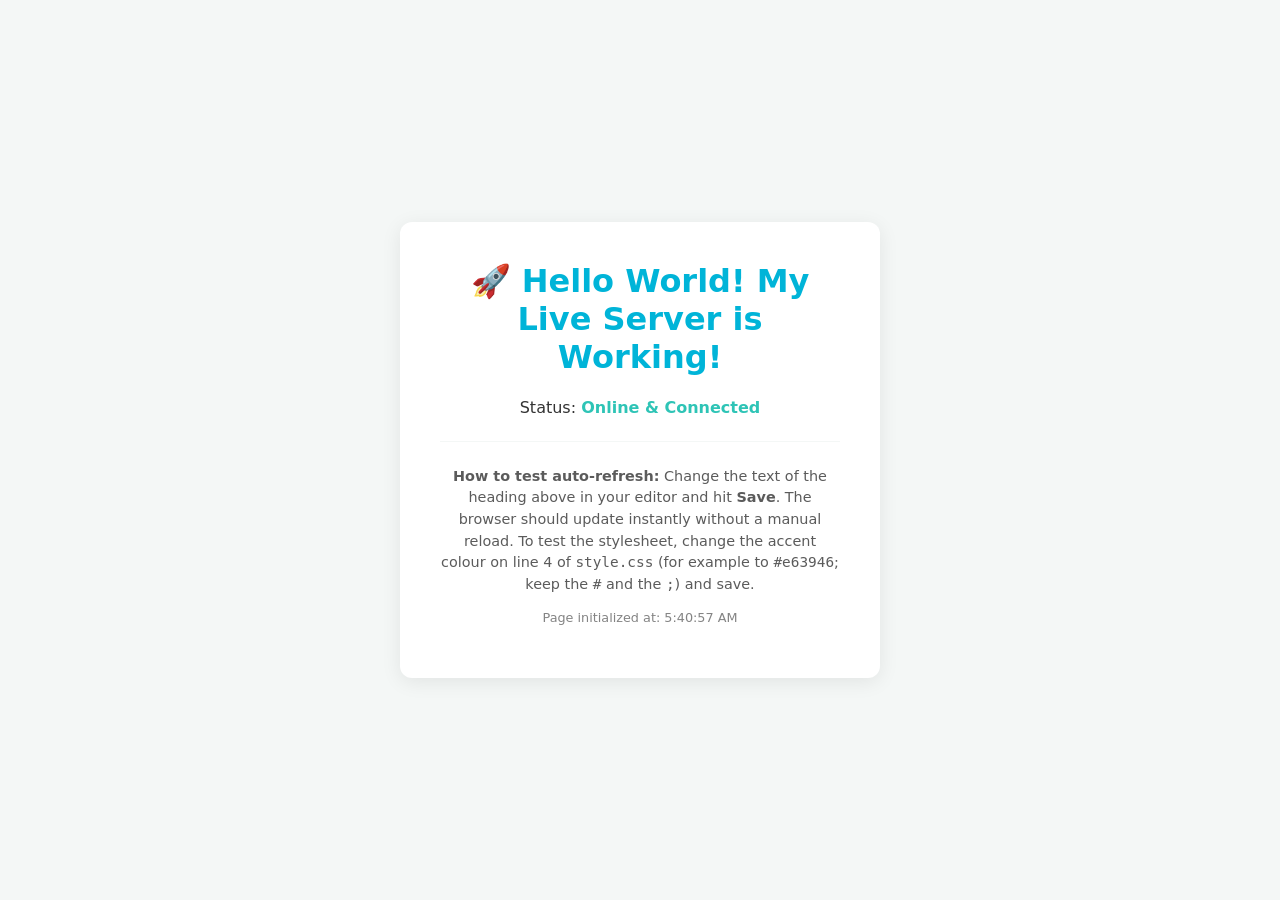
==== foundations/lazyvim-ide/lazyvim-testfiles/index.html @ fcd1fd2e "Move lazyvim-testfiles into lazyvim-ide and fix the two links to it" ====
<!DOCTYPE html>
<html lang="en">
<head>
    <meta charset="UTF-8">
    <meta name="viewport" content="width=device-width, initial-scale=1.0">
    <title>Live Server Test Page</title>
    <link rel="stylesheet" href="style.css">
</head>
<body>

    <div class="container">
        <h1>🚀 Hello World! My Live Server is Working!</h1>
        <p>Status: <span class="status">Online & Connected</span></p>
        <hr style="border: 0; border-top: 1px solid var(--bg-color); margin: 1.5rem 0;">
        <p class="instructions">
            <strong>How to test auto-refresh:</strong> Change the text of the heading above in your editor and hit <strong>Save</strong>. The browser should update instantly without a manual reload. To test the stylesheet, change the accent colour on line 4 of <code>style.css</code> (for example to <code>#e63946</code>; keep the <code>#</code> and the <code>;</code>) and save.
        </p>
        <p id="time-log" style="font-size: 0.8rem; opacity: 0.6;"></p>
    </div>

    <script>
        // Confirms JavaScript runs properly and tracks initial load time
        const now = new Date();
        document.getElementById('time-log').innerText = `Page initialized at: ${now.toLocaleTimeString()}`;
        console.log("Live Server test file successfully loaded.");
    </script>
</body>
</html>
---- foundations/lazyvim-ide/lazyvim-testfiles/style.css ----
:root {
    --bg-color: #f4f7f6;
    --text-color: #333;
    --accent-color: #00b4d8;
    --card-bg: #ffffff;
}
@media (prefers-color-scheme: dark) {
    :root {
        --bg-color: #1a1a1a;
        --text-color: #f4f7f6;
        --card-bg: #2d2d2d;
    }
}
body {
    font-family: system-ui, -apple-system, sans-serif;
    background-color: var(--bg-color);
    color: var(--text-color);
    display: flex;
    justify-content: center;
    align-items: center;
    height: 100vh;
    margin: 0;
    transition: background-color 0.3s;
}
.container {
    text-align: center;
    padding: 2.5rem;
    background: var(--card-bg);
    border-radius: 12px;
    box-shadow: 0 4px 20px rgba(0, 0, 0, 0.08);
    max-width: 400px;
}
h1 {
    color: var(--accent-color);
    margin-top: 0;
}
.status {
    font-weight: bold;
    color: #2ec4b6;
}
.instructions {
    font-size: 0.9rem;
    opacity: 0.8;
    line-height: 1.5;
}
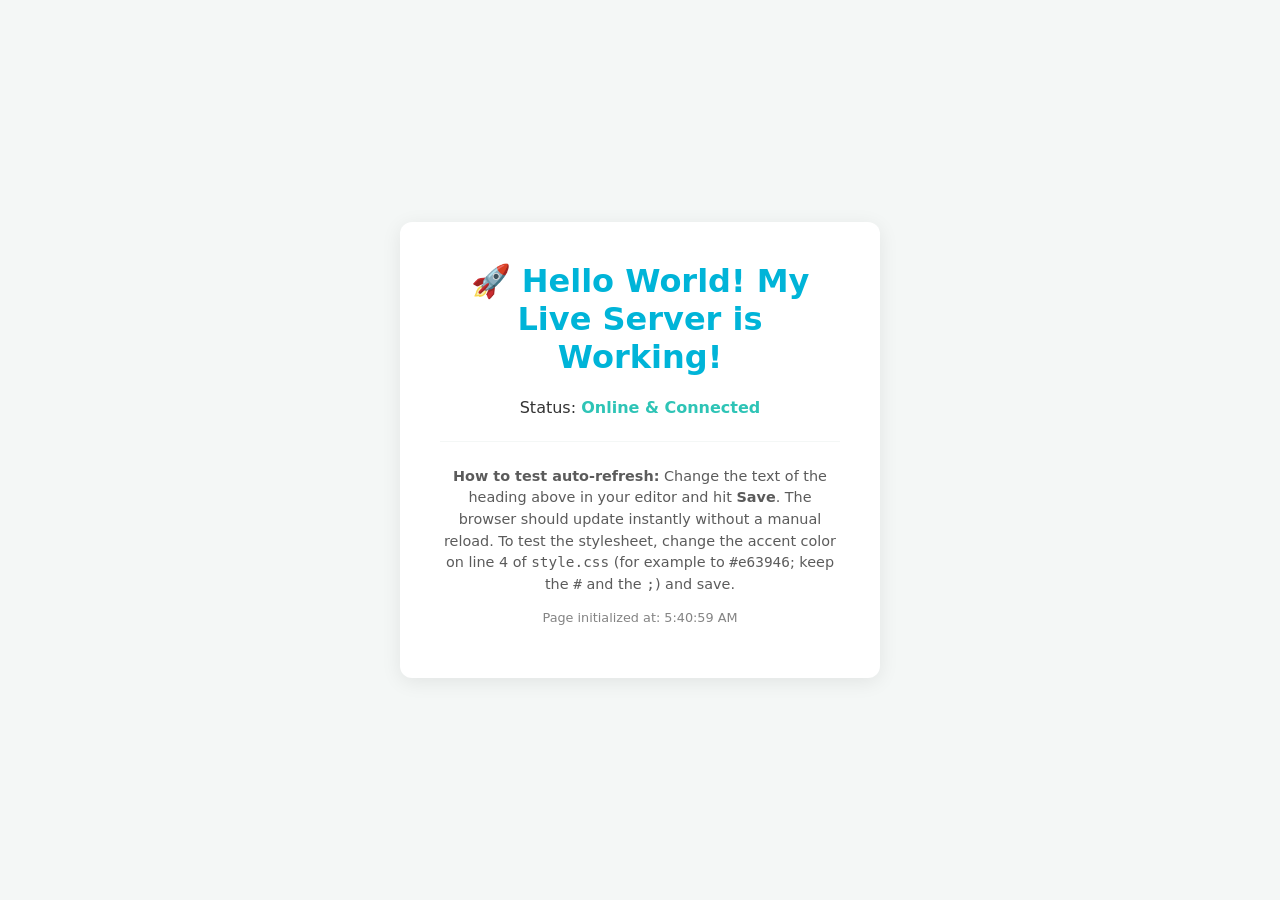
==== commit 473c4308: "LazyVim write-ups: American English" ====
--- a/foundations/lazyvim-ide/lazyvim-testfiles/index.html
+++ b/foundations/lazyvim-ide/lazyvim-testfiles/index.html
@@ -13,7 +13,7 @@
         <p>Status: <span class="status">Online & Connected</span></p>
         <hr style="border: 0; border-top: 1px solid var(--bg-color); margin: 1.5rem 0;">
         <p class="instructions">
-            <strong>How to test auto-refresh:</strong> Change the text of the heading above in your editor and hit <strong>Save</strong>. The browser should update instantly without a manual reload. To test the stylesheet, change the accent colour on line 4 of <code>style.css</code> (for example to <code>#e63946</code>; keep the <code>#</code> and the <code>;</code>) and save.
+            <strong>How to test auto-refresh:</strong> Change the text of the heading above in your editor and hit <strong>Save</strong>. The browser should update instantly without a manual reload. To test the stylesheet, change the accent color on line 4 of <code>style.css</code> (for example to <code>#e63946</code>; keep the <code>#</code> and the <code>;</code>) and save.
         </p>
         <p id="time-log" style="font-size: 0.8rem; opacity: 0.6;"></p>
     </div>
